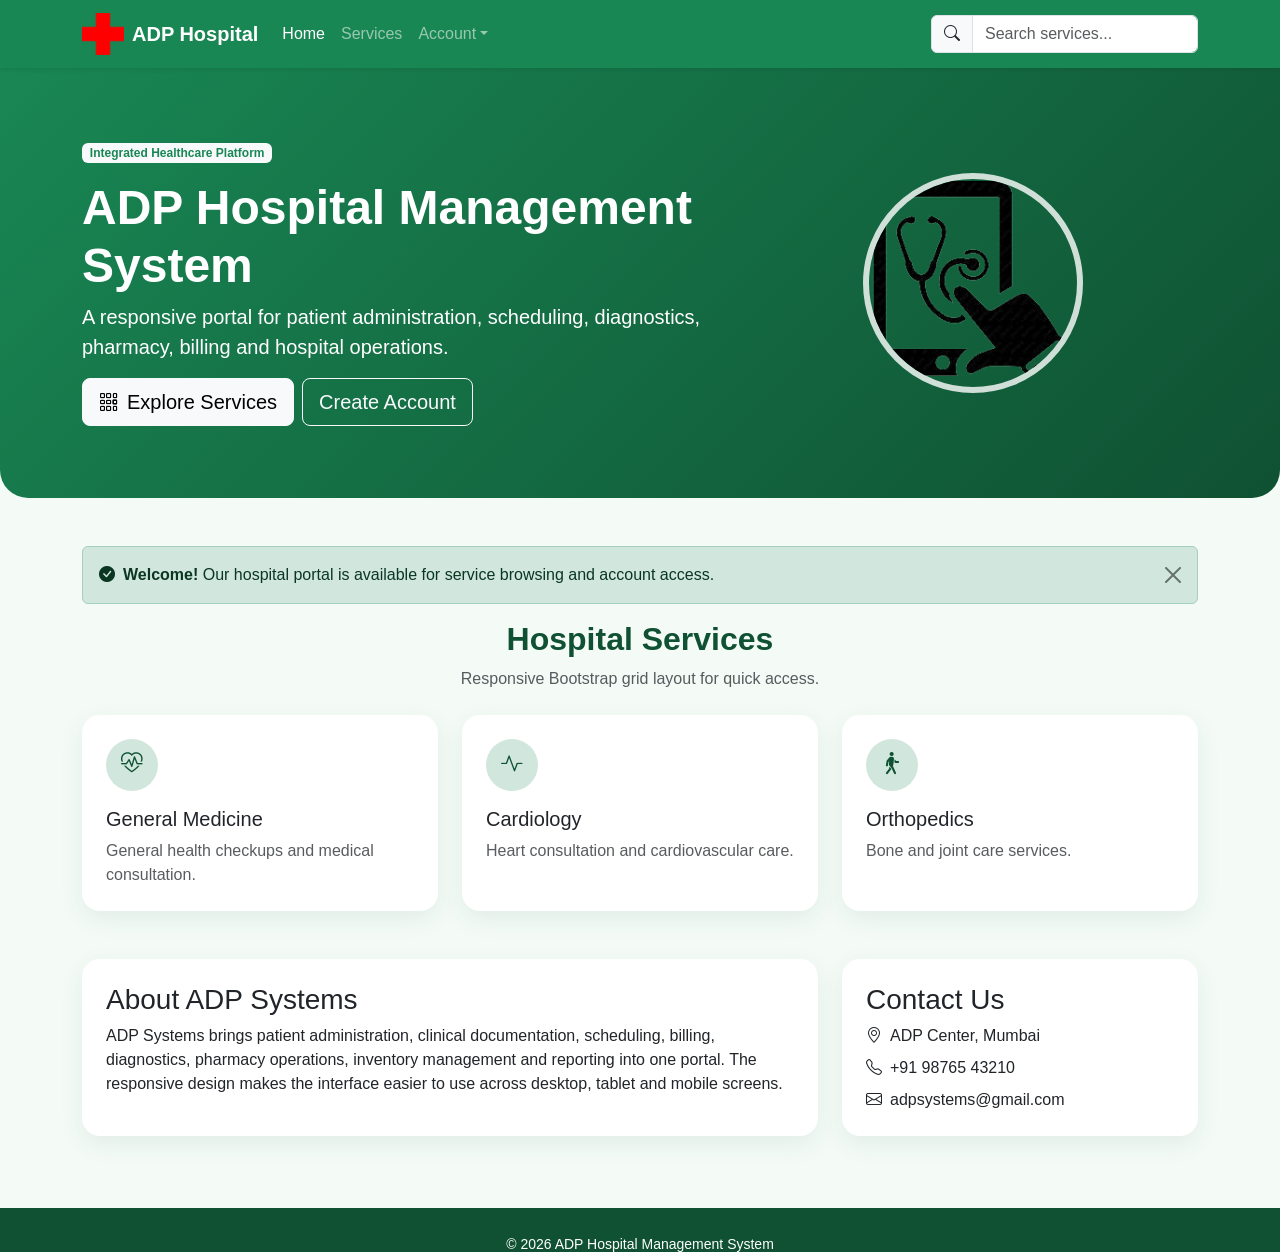
==== index.html @ db7758e5 "Update project files" ====
<!DOCTYPE html>
<html lang="en"><head><meta charset="UTF-8"><meta name="viewport" content="width=device-width, initial-scale=1"><meta http-equiv="refresh" content="0; url=home.html"><title>ADP Hospital Management System</title></head><body><p>Redirecting to <a href="home.html">ADP Hospital Management System</a>...</p></body></html>
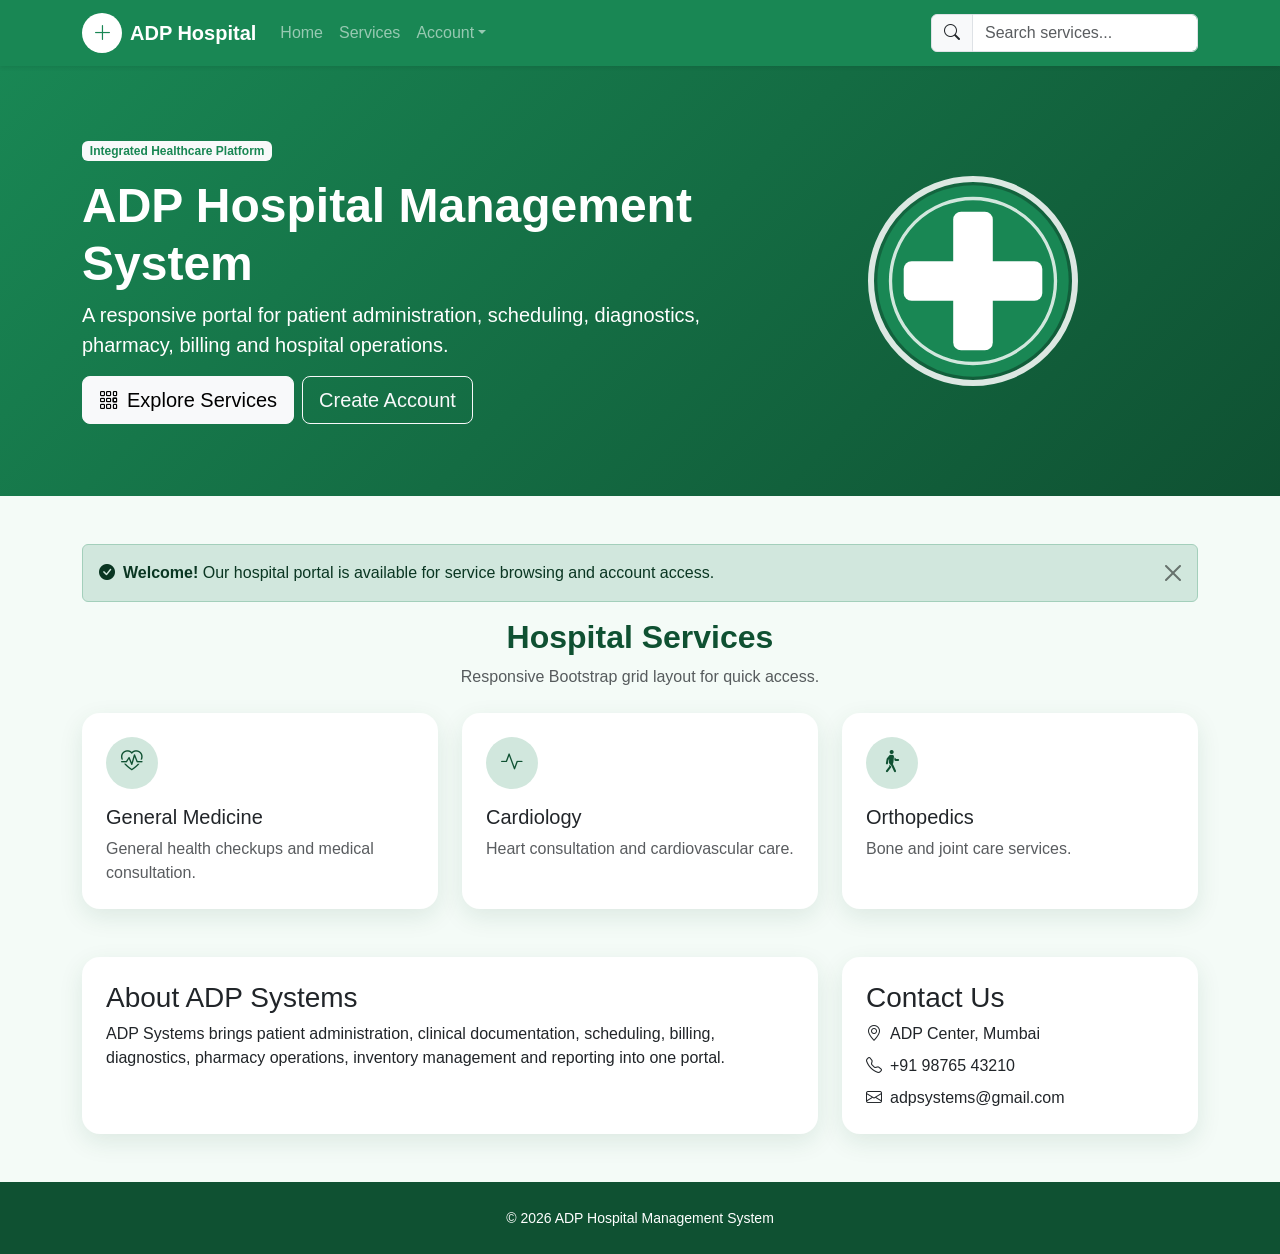
==== commit b8dd49f4: "Implement Bootstrap Experiment 3" ====
--- a/index.html
+++ b/index.html
@@ -1,2 +1 @@
-<!DOCTYPE html>
-<html lang="en"><head><meta charset="UTF-8"><meta name="viewport" content="width=device-width, initial-scale=1"><meta http-equiv="refresh" content="0; url=home.html"><title>ADP Hospital Management System</title></head><body><p>Redirecting to <a href="home.html">ADP Hospital Management System</a>...</p></body></html>
+<!DOCTYPE html><html lang="en"><head><meta charset="UTF-8"><meta name="viewport" content="width=device-width, initial-scale=1"><meta http-equiv="refresh" content="0; url=home.html"><title>ADP Hospital</title></head><body><p>Redirecting to <a href="home.html">ADP Hospital</a>...</p></body></html>
